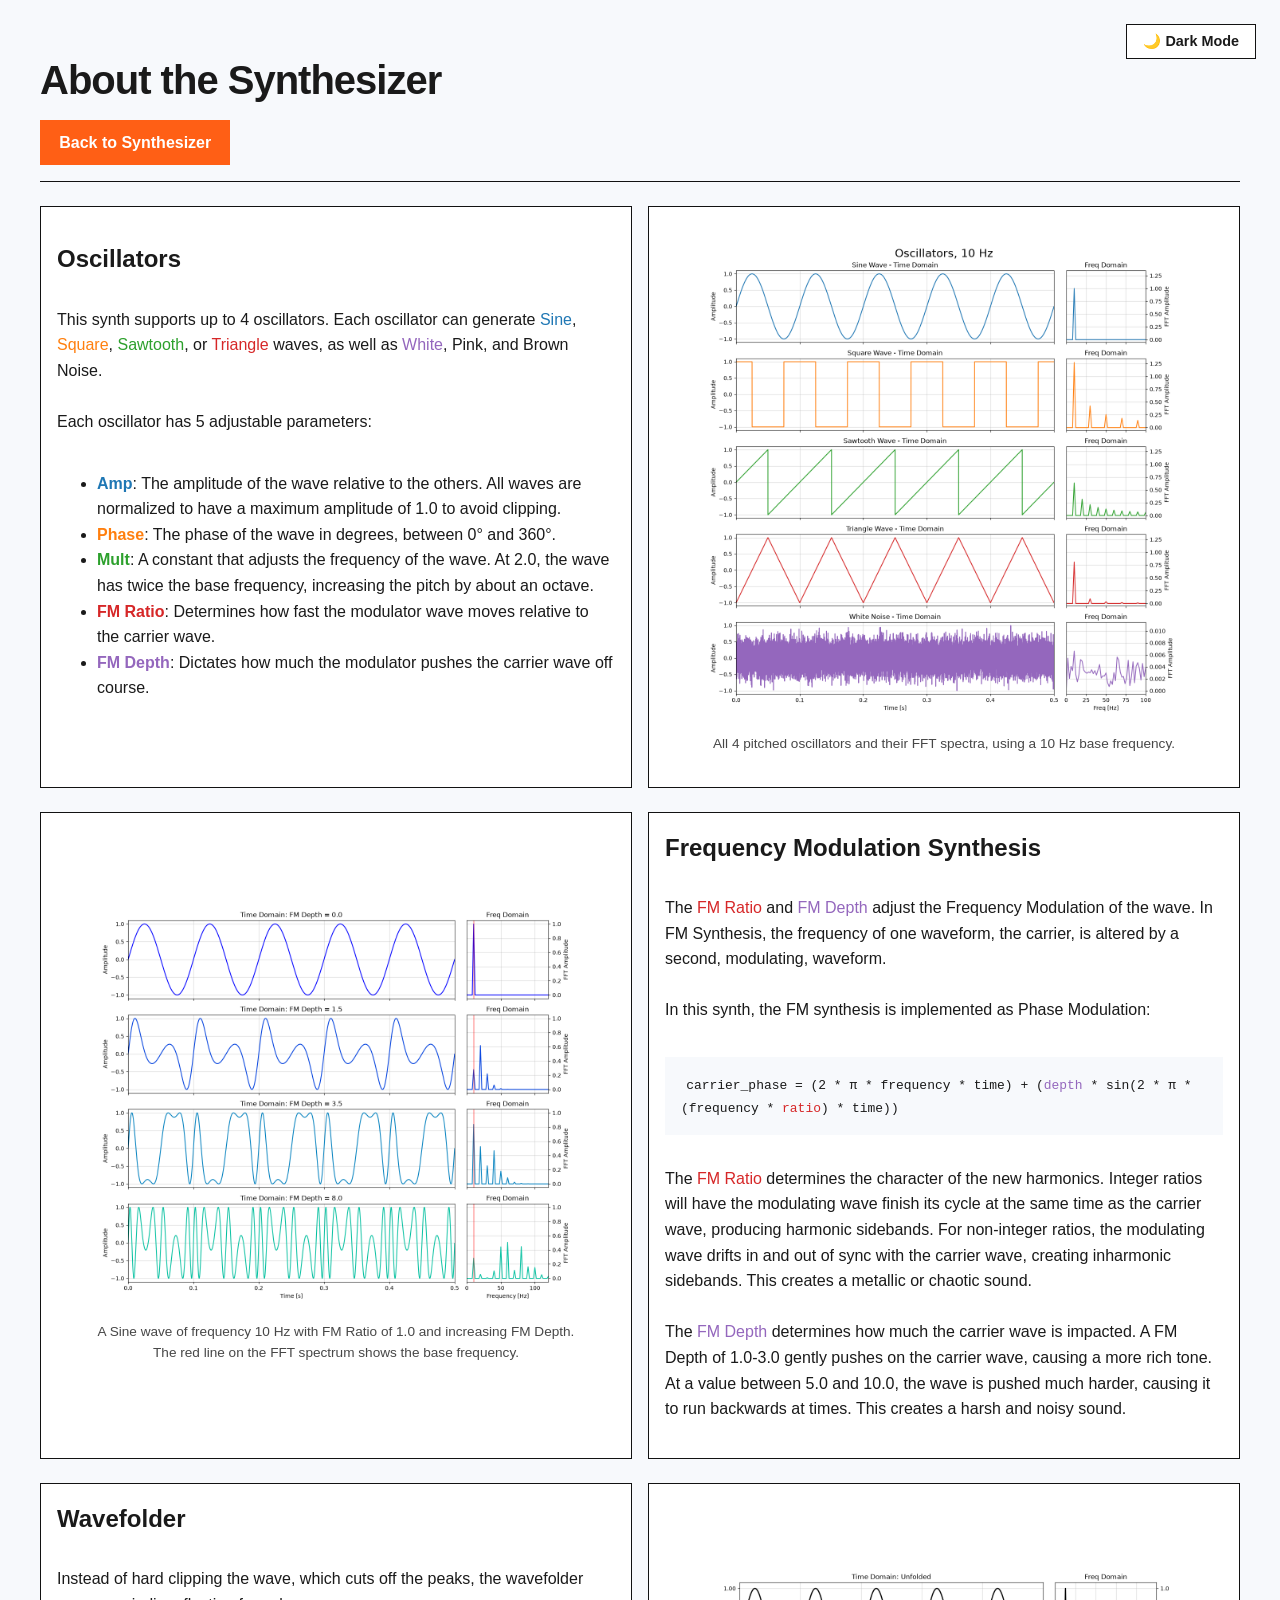
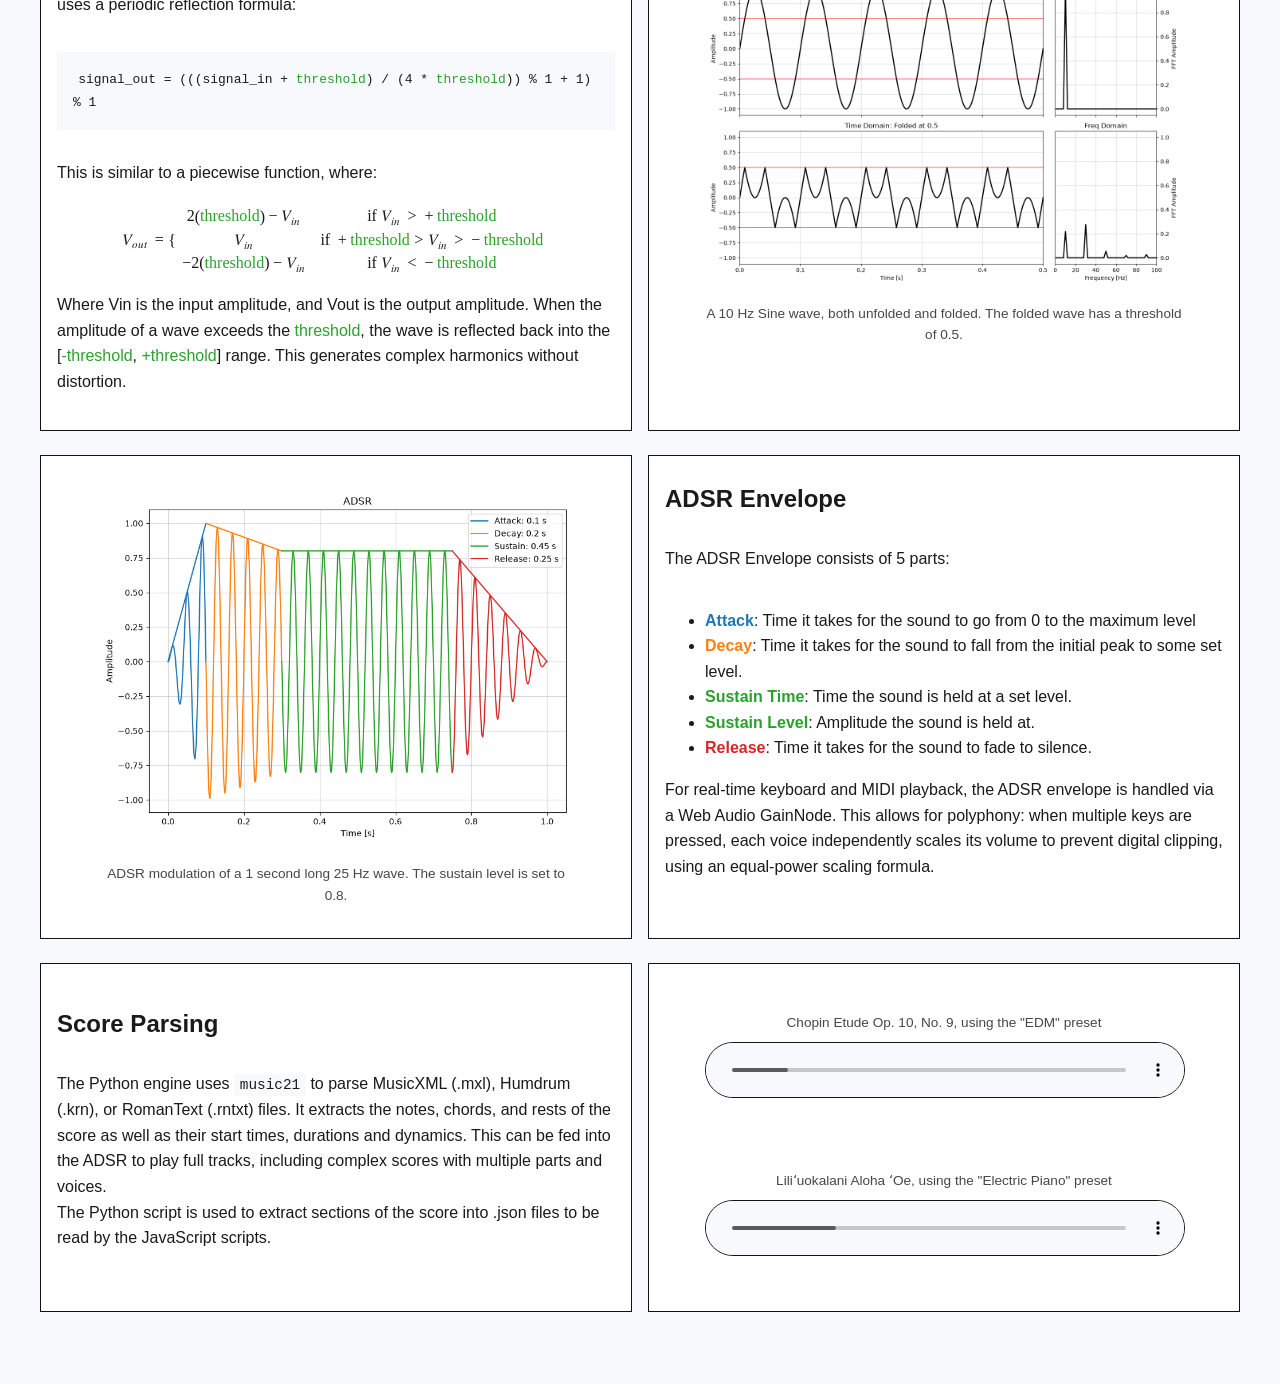
==== about.html @ b99185fd "Adding files" ====
<!DOCTYPE html>
<html lang="en">
<head>
    <meta charset="UTF-8">
    <meta name="viewport" content="width=device-width, initial-scale=1.0">
    <title>About</title>
    <link rel="stylesheet" href="styles.css">
</head>
<body>
    <button id="theme-toggle" class="theme-btn">🌙 Dark Mode</button>

    <h1>About the Synthesizer</h1>
    <div class="header-links">
        <a href="index.html">Back to Synthesizer</a>
    </div>

    <!-- <p>This project bridges a Python-based audio analysis engine with a real-time JavaScript Web Audio interface.</p> -->

    <!-- SECTION 1: OSCILLATORS -->
    <div class="about-grid">
        <div class="about-column text-col">
            <h2>Oscillators</h2>
            <p>
                This synth supports up to 4 oscillators. Each oscillator can generate <span style="color: #1f77b4">Sine</span>, <span style="color: #ff7f0e">Square</span>, <span style="color: #2ca02c">Sawtooth</span>, or <span style="color: #d62728">Triangle</span> waves, as well as <span style="color:#9467bd">White</span>, Pink, and Brown Noise.
                <br><br>Each oscillator has 5 adjustable parameters:
                <ul>
                    <li><strong><span style="color: #1f77b4">Amp</span></strong>: The amplitude of the wave relative to the others. All waves are normalized to have a maximum amplitude of 1.0 to avoid clipping.</li>
                    <li><strong><span style="color: #ff7f0e">Phase</span></strong>: The phase of the wave in degrees, between 0&deg; and 360&deg;.</li>
                    <li><strong><span style="color: #2ca02c">Mult</span></strong>: A constant that adjusts the frequency of the wave. At 2.0, the wave has twice the base frequency, increasing the pitch by about an octave.</li>
                    <li><strong><span style="color: #d62728">FM Ratio</span></strong>: Determines how fast the modulator wave moves relative to the carrier wave.</li>
                    <li><strong><span style="color:#9467bd">FM Depth</span></strong>: Dictates how much the modulator pushes the carrier wave off course.</li>
                </ul>
            </p>
        </div>
        <div class="about-column image-col">
            <figure>
                <img src="images/oscs.png" alt="Possible Oscillators" class="about-img">
                <figcaption>All 4 pitched oscillators and their FFT spectra, using a 10 Hz base frequency.</figcaption>
            </figure>
        </div> 
    </div>

    <!-- SECTION 2: FM SYNTHESIS -->
    <div class="about-grid">
        <div class="about-column image-col">
            <figure>
                <img src="images/fm_idx.png" alt="Adjusting the fm_depth on a sine wave" class="about-img">
                <figcaption>A Sine wave of frequency 10 Hz with FM Ratio of 1.0 and increasing FM Depth. The red line on the FFT spectrum shows the base frequency.</figcaption>
            </figure>
        </div>
        <div class="about-column text-col">
            <h2>Frequency Modulation Synthesis</h2>
            <p>
                The <span style="color: #d62728">FM Ratio</span> and <span style="color:#9467bd">FM Depth</span> adjust the Frequency Modulation of the wave. In FM Synthesis, the frequency of one waveform, the carrier, is altered by a second, modulating, waveform.
                <br><br>In this synth, the FM synthesis is implemented as Phase Modulation:
            </p>
            <pre style="overflow-x: auto;"><code>carrier_phase = (2 * π * frequency * time) + (<span style="color:#9467bd">depth</span> * sin(2 * π * (frequency * <span style="color: #d62728">ratio</span>) * time))</code></pre>
            <p>
                The <span style="color: #d62728">FM Ratio</span> determines the character of the new harmonics. Integer ratios will have the modulating wave finish its cycle at the same time as the carrier wave, producing harmonic sidebands. For non-integer ratios, the modulating wave drifts in and out of sync with the carrier wave, creating inharmonic sidebands. This creates a metallic or chaotic sound.
                <br><br>The <span style="color:#9467bd">FM Depth</span>  determines how much the carrier wave is impacted. A FM Depth of 1.0-3.0 gently pushes on the carrier wave, causing a more rich tone. At a value between 5.0 and 10.0, the wave is pushed much harder, causing it to run backwards at times. This creates a harsh and noisy sound.
            </p>
        </div>
    </div>

    <!-- SECTION 3: WAVEFOLDER -->
    <div class="about-grid">
        <div class="about-column text-col">
            <h2>Wavefolder</h2>
            <p>
                Instead of hard clipping the wave, which cuts off the peaks, the wavefolder uses a periodic reflection formula:
            </p>
            <pre style="overflow-x: auto;"><code>signal_out = (((signal_in + <span style="color: #2ca02c;">threshold</span>) / (4 * <span style="color: #2ca02c;">threshold</span>)) % 1 + 1) % 1</code></pre>
            <p>
                This is similar to a piecewise function, where:
            </p>
            <div style="overflow-x: auto;">
                <math display="block">
                    <msub><mi>V</mi><mrow><mi>o</mi><mi>u</mi><mi>t</mi></mrow></msub>
                    <mo>=</mo>
                    <mrow>
                        <mo>{</mo>
                        <mtable columnalign="left left">
                        <mtr>
                            <mtd>
                            <mn>2</mn><mo>(</mo><mtext mathcolor="#2ca02c">threshold</mtext><mo>)</mo>
                            <mo>−</mo>
                            <msub><mi>V</mi><mrow><mi>i</mi><mi>n</mi></mrow></msub>
                            </mtd>
                            <mtd>
                            <mtext>if&#xA0;</mtext>
                            <msub><mi>V</mi><mrow><mi>i</mi><mi>n</mi></mrow></msub>
                            <mo>&gt;</mo>
                            <mo>+</mo><mtext mathcolor="#2ca02c">threshold</mtext>
                            </mtd>
                        </mtr>
                        <mtr>
                            <mtd>
                            <msub><mi>V</mi><mrow><mi>i</mi><mi>n</mi></mrow></msub>
                            </mtd>
                            <mtd>
                            <mtext>if&#xA0;</mtext>
                            <mo>+</mo><mtext mathcolor="#2ca02c">threshold</mtext>
                            <mo>&gt;</mo>
                            <msub><mi>V</mi><mrow><mi>i</mi><mi>n</mi></mrow></msub>
                            <mo>&gt;</mo>
                            <mo>−</mo><mtext mathcolor="#2ca02c">threshold</mtext>
                            </mtd>
                        </mtr>
                        <mtr>
                            <mtd>
                            <mo>−</mo><mn>2</mn><mo>(</mo><mtext mathcolor="#2ca02c">threshold</mtext><mo>)</mo>
                            <mo>−</mo>
                            <msub><mi>V</mi><mrow><mi>i</mi><mi>n</mi></mrow></msub>
                            </mtd>
                            <mtd>
                            <mtext>if&#xA0;</mtext>
                            <msub><mi>V</mi><mrow><mi>i</mi><mi>n</mi></mrow></msub>
                            <mo>&lt;</mo>
                            <mo>−</mo><mtext mathcolor="#2ca02c">threshold</mtext>
                            </mtd>
                        </mtr>
                        </mtable>
                    </mrow>
                </math>
            </div>
            <p>
                Where Vin is the input amplitude, and Vout is the output amplitude. When the amplitude of a wave exceeds the <span style="color: #2ca02c;">threshold</span>, the wave is reflected back into the [<span style="color: #2ca02c;">-threshold</span>, <span style="color: #2ca02c;">+threshold</span>] range. This generates complex harmonics without distortion.
            </p>
        </div>
        <div class="about-column image-col">
            <figure>
                <img src="images/clip.png" alt="Unfolded and folded wave" class="about-img">
                <figcaption>A 10 Hz Sine wave, both unfolded and folded. The folded wave has a threshold of 0.5.</figcaption>
            </figure>
        </div>
    </div>

    <!-- SECTION 4: ADSR -->
    <div class="about-grid">
        <div class="about-column image-col">
            <figure>
                <img src="images/adsr.png" alt="ADSR modulation" class="about-img">
                <figcaption>ADSR modulation of a 1 second long 25 Hz wave. The sustain level is set to 0.8.</figcaption>
            </figure>
        </div>
        <div class="about-column text-col">
            <h2>ADSR Envelope</h2>
            <p>
                The ADSR Envelope consists of 5 parts:
                <ul>
                    <li><strong><span style="color: #1f77b4">Attack</span></strong>: Time it takes for the sound to go from 0 to the maximum level</li>
                    <li><strong><span style="color: #ff7f0e">Decay</span></strong>: Time it takes for the sound to fall from the initial peak to some set level.</li>
                    <li><strong><span style="color: #2ca02c">Sustain Time</span></strong>: Time the sound is held at a set level.</li>
                    <li><strong><span style="color: #2ca02c">Sustain Level</span></strong>: Amplitude the sound is held at.</li>
                    <li><strong><span style="color: #d62728">Release</span></strong>: Time it takes for the sound to fade to silence.</li>
                </ul>
                For real-time keyboard and MIDI playback, the ADSR envelope is handled via a Web Audio GainNode. This allows for polyphony: when multiple keys are pressed, each voice independently scales its volume to prevent digital clipping, using an equal-power scaling formula.
            </p>
        </div>
    </div>

    <!-- SECTION 5: PRESETS -->
    <div class="about-grid">
        <div class="about-column text-col">
            <h2>Score Parsing</h2>
            <p>
                The Python engine uses <code>music21</code> to parse MusicXML (.mxl), Humdrum (.krn), or RomanText (.rntxt) files. It extracts the notes, chords, and rests of the score as well as their start times, durations and dynamics. This can be fed into the ADSR to play full tracks, including complex scores with multiple parts and voices.  
                <br>The Python script is used to extract sections of the score into .json files to be read by the JavaScript scripts. 
            </p>
        </div>
        <div class="about-column image-col">
            <figure>
                <figcaption>Chopin Etude Op. 10, No. 9, using the "EDM" preset</figcaption>
               <audio controls src="audio/etude-opus-10-no-9-in-f-minor.mp3"></audio>
            </figure>
            <figure>
                <figcaption>Liliʻuokalani Aloha ʻOe, using the "Electric Piano" preset</figcaption>
               <audio controls src="audio/aloha.mp3"></audio>
            </figure>
        </div>
    </div>

    <script>
    const toggleBtn = document.getElementById('theme-toggle');
    
    // 1. Check local storage or system preference
    const savedTheme = localStorage.getItem('theme');
    const systemPrefersDark = window.matchMedia('(prefers-color-scheme: dark)').matches;
    
    // 2. Set initial theme
    if (savedTheme === 'dark' || (!savedTheme && systemPrefersDark)) {
        document.documentElement.setAttribute('data-theme', 'dark');
        toggleBtn.textContent = '☀️ Light Mode';
    } else {
        document.documentElement.setAttribute('data-theme', 'light');
        toggleBtn.textContent = '🌙 Dark Mode';
    }
            // 3. Toggle function
    toggleBtn.addEventListener('click', () => {
        const currentTheme = document.documentElement.getAttribute('data-theme');
        const newTheme = currentTheme === 'dark' ? 'light' : 'dark';
        
        document.documentElement.setAttribute('data-theme', newTheme);
        localStorage.setItem('theme', newTheme);
        
        toggleBtn.textContent = newTheme === 'dark' ? '☀️ Light Mode' : '🌙 Dark Mode';
    });
    </script>

</body>
</html>
---- styles.css ----
:root {
    --bg-color: #f7f9fc;
    --text-main: #1a1a1a;
    --card-bg: #ffffff;
    --accent: #FF5F15;
    --accent-hover: #15B5FF;
    --border-color: #121212;
}

/* Dark Mode Overrides */
[data-theme="dark"] {
    --bg-color: #121212;
    --text-main: #f3f4f6;
    --card-bg: #1e1e1e;
    --accent: #FF5F15;
    --accent-hover: #15B5FF;
    --border-color: #f7f9fc;
}

/* ==========================================================================
   Theme Toggle Button
   ========================================================================== */
.theme-btn {
    position: fixed;
    top: 1.5rem;
    right: 1.5rem;
    background-color: var(--card-bg);
    color: var(--text-main);
    border: 1px solid var(--border-color);
    padding: 0.5rem 1rem;
    font-family: inherit;
    font-size: 0.9rem;
    font-weight: 600;
    cursor: pointer;
    /* box-shadow: var(--shadow); */
    transition: all 0.2s ease;
    z-index: 1000;
}

.theme-btn:hover {
    /* transform: translateY(-2px); */
    border-color: var(--accent);
    color: var(--accent);
}

@media (max-width: 600px) {
    .theme-btn {
        top: 1rem;
        right: 1rem;
        padding: 0.4rem 0.8rem;
        font-size: 0.8rem;
    }
}

/* Oscillator Grid */
#oscillators {
    display: flex;
    flex-direction: row;
    gap: 1rem;
    margin-bottom: 1rem;
}

.osc-row {
    display: flex;
    flex-wrap: wrap;
    gap: 1rem;
    align-items: center;
    padding: 1rem;
    background: var(--card-bg);
    border: 1px solid var(--border-color);
    transition: opacity 0.2s ease;
}

/* .osc-row label {
    display: flex;
    flex-direction: column;
    font-size: 0.8rem;
    font-weight: 600;
    color: var(--text-muted);
    flex: 1;
    min-width: 80px;
} */

/* Align the text on the left and the output number on the right */
.osc-row label span {
    display: flex;
    justify-content: space-between;
    margin-bottom: 4px;
}

.osc-row label output,
.controls output {
    color: var(--accent);
    font-family: monospace;
    font-weight: 600;
}

.osc-row.disabled {
    opacity: 0.4;
}

.osc-row.disabled label,
.osc-row.disabled select {
    pointer-events: none;
}

.osc-row label {
    display: flex;
    flex-direction: column;
    font-size: 0.8rem;
    font-weight: 600;
    color: var(--text-main);
    flex: 1;
    min-width: 80px;
}
.osc-row input[type="range"],
.controls input[type="range"] {
    accent-color: var(--accent);
    width: 100%;
    margin-top: 4px;
}

input[type="range"]:disabled {
    opacity: 0.3;
    cursor: not-allowed;
}


/* .osc-row input[type="range"] {
    accent-color: var(--accent);
    width: 100%;
    margin-top: 4px;
} */

.osc-row select {
    padding: 0.4rem;
    border-radius: 4px;
    border: 1px solid var(--border-color);
    background: var(--bg-color);
    color: var(--text-main);
    font-weight: 600;
}

.toggle-btn {
    padding: 0.4rem 0.8rem;
    border-radius: 4px;
    border: none;
    background: var(--accent);
    color: white;
    font-weight: bold;
    cursor: pointer;
    width: 50px;
}

.osc-row.disabled .toggle-btn {
    background: #888;
}

input[type="range"]:disabled {
    opacity: 0.3;
    cursor: not-allowed;
}

.controls label {
    display: flex;
    align-items: center;
    gap: 0.5rem;
    font-size: 0.85rem;
    font-weight: 600;
    color: var(--text-main);
}

/* .keyboard { display: flex; gap: 4px; margin: 1rem 0; user-select: none; }
.key {
    width: 44px; height: 140px; background: #fff; border: 1px solid #ccc;
    border-radius: 0 0 6px 6px; cursor: pointer;
    display: flex; align-items: flex-end; justify-content: center;
    padding-bottom: 8px; font-size: 0.75rem; color: #555;
    transition: background 0.05s;
}

.key.black { background: #222; color: #eee; height: 90px; margin: 0 -22px; z-index: 2; } */

/* Keep the keyboard on one single line */
.keyboard { 
    display: flex; 
    flex-wrap: nowrap; /* Forces it to stay on one line */
    gap: 4px; 
    margin: 1rem 0; 
    user-select: none; 
}

.key {
    width: 38px; /* Reduced from 44px so it fits the column */
    height: 140px; 
    background: #fff; 
    border: 1px solid #ccc;
    border-radius: 0 0 6px 6px; 
    cursor: pointer;
    display: flex; 
    align-items: flex-end; 
    justify-content: center;
    padding-bottom: 8px; 
    font-size: 0.75rem; 
    color: #555;
    transition: background 0.05s;
}

/* Adjust the black keys to match the new width */
.key.black { 
    background: #222; 
    color: #eee; 
    height: 90px; 
    width: 38px; 
    margin: 0 -19px; /* Half of the width */
    z-index: 2; 
}

/* Make the keyboard container scrollable if it still overflows on tiny screens */
.synth-visuals {
    overflow-x: auto;
}

.key:active, .key.playing { background: #60a5fa; color: #fff; }
.controls { display: grid; grid-template-columns: 120px 1fr 50px; 
    background: var(--card-bg);
    gap: 0.5rem 1rem; 
    align-items: center; 
    margin: 1rem 0; 
    padding: 1rem;
    border: 1px solid var(--border-color)
}

.controls output { text-align: right; font-family: monospace; }
.visualizer-container {
    display: flex;
    flex-wrap: wrap;
    gap: 2rem;
    align-items: center;
    margin: 1rem 0;
}

.keyboard-wrapper { 
    flex: 1; 
    min-width: 300px; 
    display: flex;
    justify-content: center;
}

.plot-wrapper { 
    flex: 1; 
    min-width: 300px; 
    display: flex;
    flex-direction: column;
    align-items: center;
}

#play-score {
    min-width: 170px;
    text-align: center;
    padding: 0.5rem 1rem;
    cursor: pointer;
    font-weight: bold;
}

canvas {
    display: block;  
    margin: 0 auto; 
    width: 100%; 
    max-width: 400px;
    height: auto;
    background: var(--card-bg);
    border: 1px solid var(--border-color);
}

body {
    font-family: Trebuchet MS, Helvetica, sans-serif;
    background-color: var(--bg-color);
    color: var(--text-main);
    line-height: 1.6;
    max-width: 1200px;
    margin: 0 auto;
    padding: 3rem 1.5rem;
    transition: background-color 0.3s ease, color 0.3s ease;
}

h1 {
    font-size: 2.5rem;
    font-weight: 800;
    letter-spacing: -0.025em;
    margin-top: 0;
    margin-bottom: 0.5rem;
    color: var(--text-main);
}

h2 {
    font-size: 1.5rem;
    font-weight: 600;
    margin-top: 0;
    margin-bottom: 0.75rem;
    color: var(--text-main);
}

p {
    color: var(--text-main);
    margin-bottom: 1.25rem;
}

.header-links {
    margin-bottom: 1rem;
    padding-bottom: 1rem;
    border-bottom: 1px solid var(--border-color);
}

.header-links p {
    font-size: 1.1rem;
    max-width: 70ch;
}

.header-links a {
    display: inline-flex;
    padding: 0.6rem 1.2rem;
    background: var(--accent); color: white; text-decoration: none;
    /* border-radius: 6px;  */
    font-weight: 600;
    align-items: center;
    /* color: var(--accent); */
    /* text-decoration: none; */
    /* font-weight: 500; */
    font-size: 1rem;
    transition: color 0.2s ease;
}

.header-links a:hover {
    /* color: var(--accent-hover); */
    text-decoration: underline;
}

.audio-card {
    padding: 0.5rem;
    background-color: var(--card-bg);
    margin-bottom: 0.5rem;
}


audio {
    width: 100%;
    margin-top: 0.5rem;
    margin-bottom: 1rem;
    border: 1px solid var(--border-color);
    border-radius: 30px;
}

audio::-webkit-media-controls-panel {
    background-color: #f7f9fc;
}

.audio-card img {
    display: block;
    width: 80%;
    height: auto;
    /* border-radius: 8px; */
    border: 1px solid var(--border-color);
    background-color: #fff;
    margin-top: 0.5rem;
    margin: 0.5rem auto 0;
}

pre, code {
    font-family: ui-monospace, SFMono-Regular, Menlo, Monaco, Consolas, monospace;
    background-color: var(--bg-color);
    font-size: 0.9em;
}

code {
    padding: 0.2em 0.4em;
}

pre {
    padding: 1rem;
    overflow-x: auto;
}

@media (max-width: 600px) {
    body {
        padding: 1.5rem 1rem;
    }
    
    h1 {
        font-size: 2rem;
    }
    
    .audio-card {
        padding: 1.25rem;
    }
}

/* ==========================================================================
   Two-Column Synth Layout
   ========================================================================== */
.synth-layout {
    display: grid;
    grid-template-columns: 1fr 1fr;
    gap: 2rem;
    align-items: start;
    margin-top: 2rem;
}

.synth-controls {
    display: flex;
    flex-direction: column;
}

/* Make the visualizer stick to the top when scrolling through controls */
.synth-visuals {
    position: sticky;
    top: 2rem;
    background: var(--bg-color);
    padding-bottom: 1rem;
}

/* Make oscillators stack vertically in the left column instead of horizontally */
#oscillators {
    flex-direction: column; 
}

/* Adjust the keyboard to fit the right column */
.synth-visuals .keyboard {
    display: flex;
    justify-content: center;
    flex-wrap: wrap; /* allows wrapping if the screen is narrow */
}

/* Responsive: Stack columns on small screens */
@media (max-width: 850px) {
    .synth-layout {
        grid-template-columns: 1fr;
    }
    .synth-visuals {
        position: static; /* remove sticky on mobile */
        order: -1; /* Optional: puts the visuals at the top on mobile */
        margin-bottom: 2rem;
    }
}

/* ==========================================================================
   About Page Layout
   ========================================================================== */
.about-grid {
    display: grid;
    grid-template-columns: 1fr 1fr;
    gap: 1rem;
    margin-top: 1.5rem;
    margin-bottom: 1.5rem;
    align-items: stretch; /* Makes both columns the same height */
}

.about-column {
    background-color: var(--card-bg);
    border: 1px solid var(--border-color);
    padding: 1rem;
    /* border-radius: 8px; Optional: makes the cards look softer */
    box-sizing: border-box; /* Ensures padding doesn't break the width */
    height: 100%; /* Stretches the background to match the tallest column */
    display: flex;
    flex-direction: column;
    justify-content: center; /* Centers content vertically if one side is shorter */
}

.about-column h2 {
    margin-top: 0;
}

/* Make images responsive and centered */
.about-img {
    width: 100%;
    max-width: 500px;
    height: auto;
    display: block;
    margin: 0 auto;
    /* border: 1px solid var(--border-color); */
    background-color: #fff; /* Keeps plots visible in dark mode */
}

figcaption {
    font-size: 0.85rem;
    text-align: center;
    margin-top: 1rem;
    color: var(--text-main);
    opacity: 0.8;
}

/* Ensure code blocks don't overflow the columns */
pre {
    white-space: pre-wrap;
    word-wrap: break-word;
}

/* ==========================================================================
   About Page Responsive (Mobile Stacking)
   ========================================================================== */
@media (max-width: 768px) {
    .about-grid {
        grid-template-columns: 1fr; /* Stacks into a single column */
    }
    
    .about-column {
        padding: 1.5rem;
    }

    /* Force text to the top and images to the bottom */
    .about-grid .text-col {
        order: 1;
    }
    .about-grid .image-col {
        order: 2;
    }
}
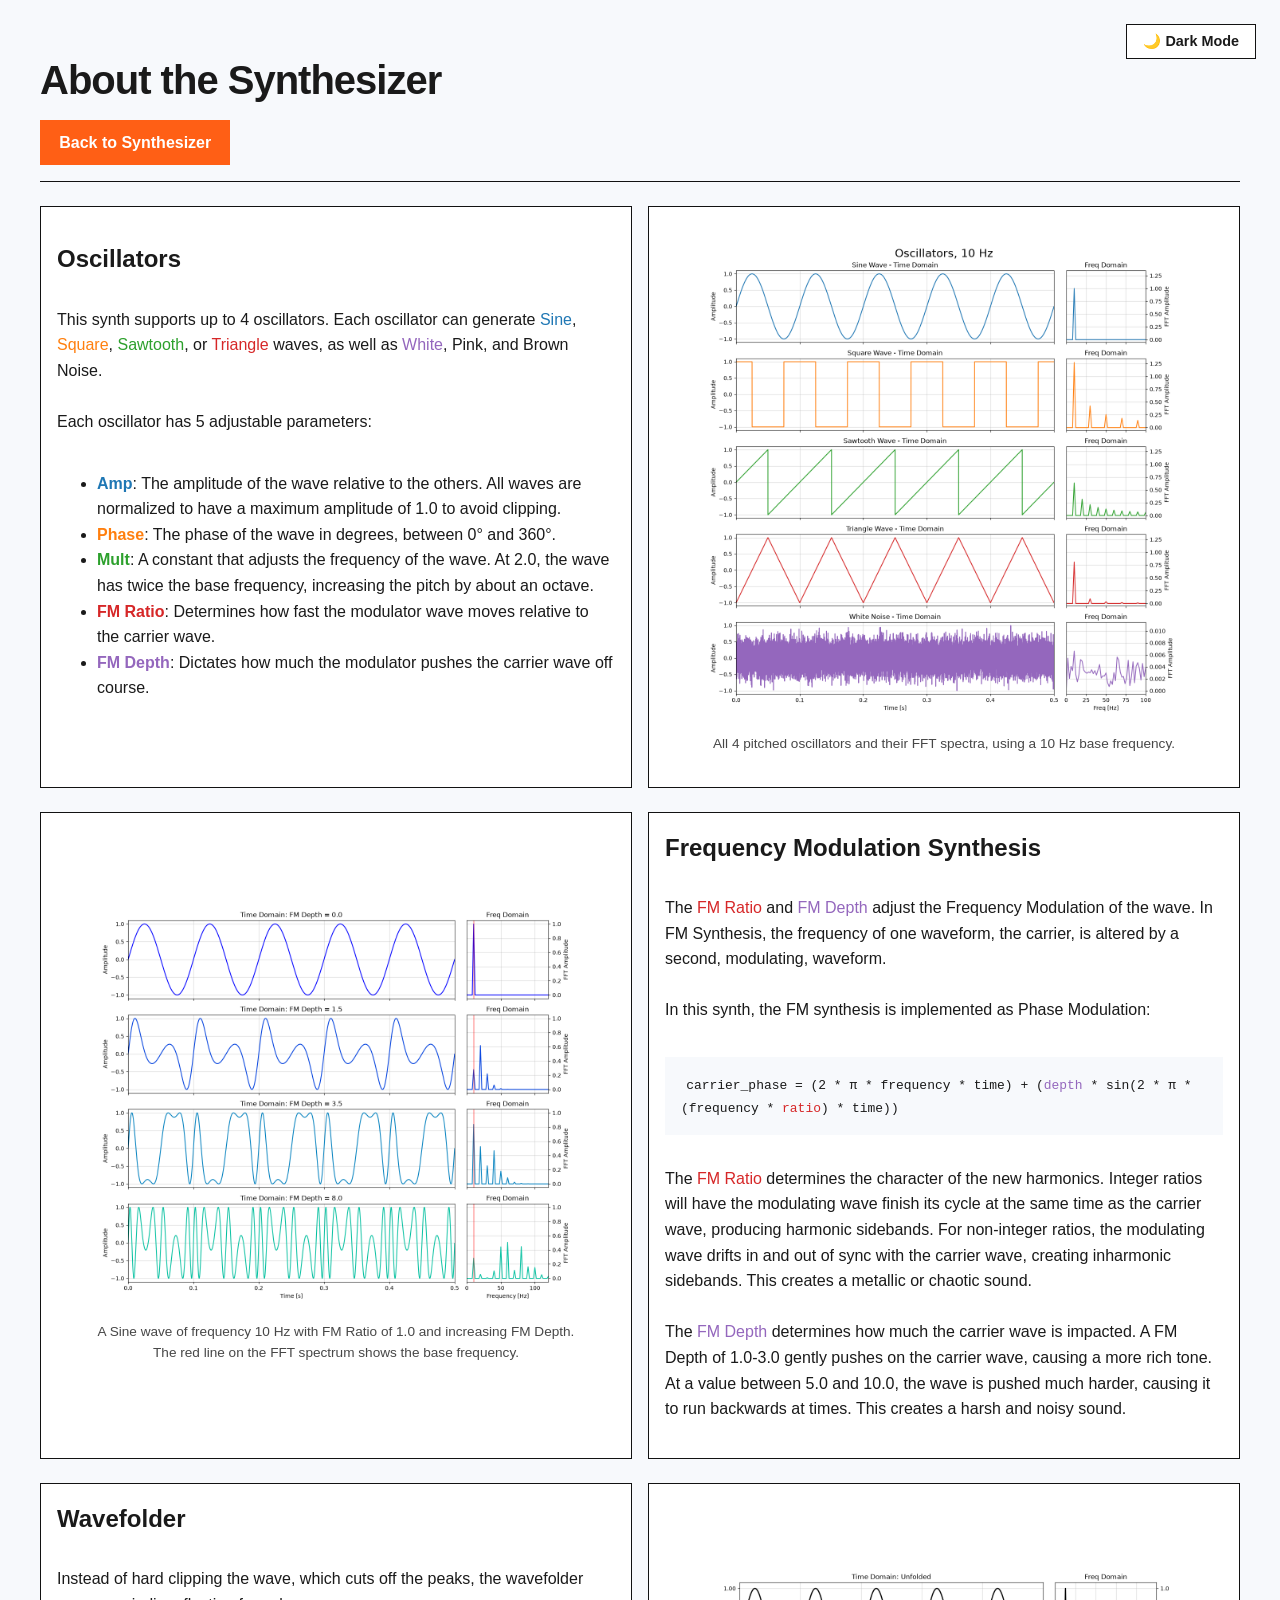
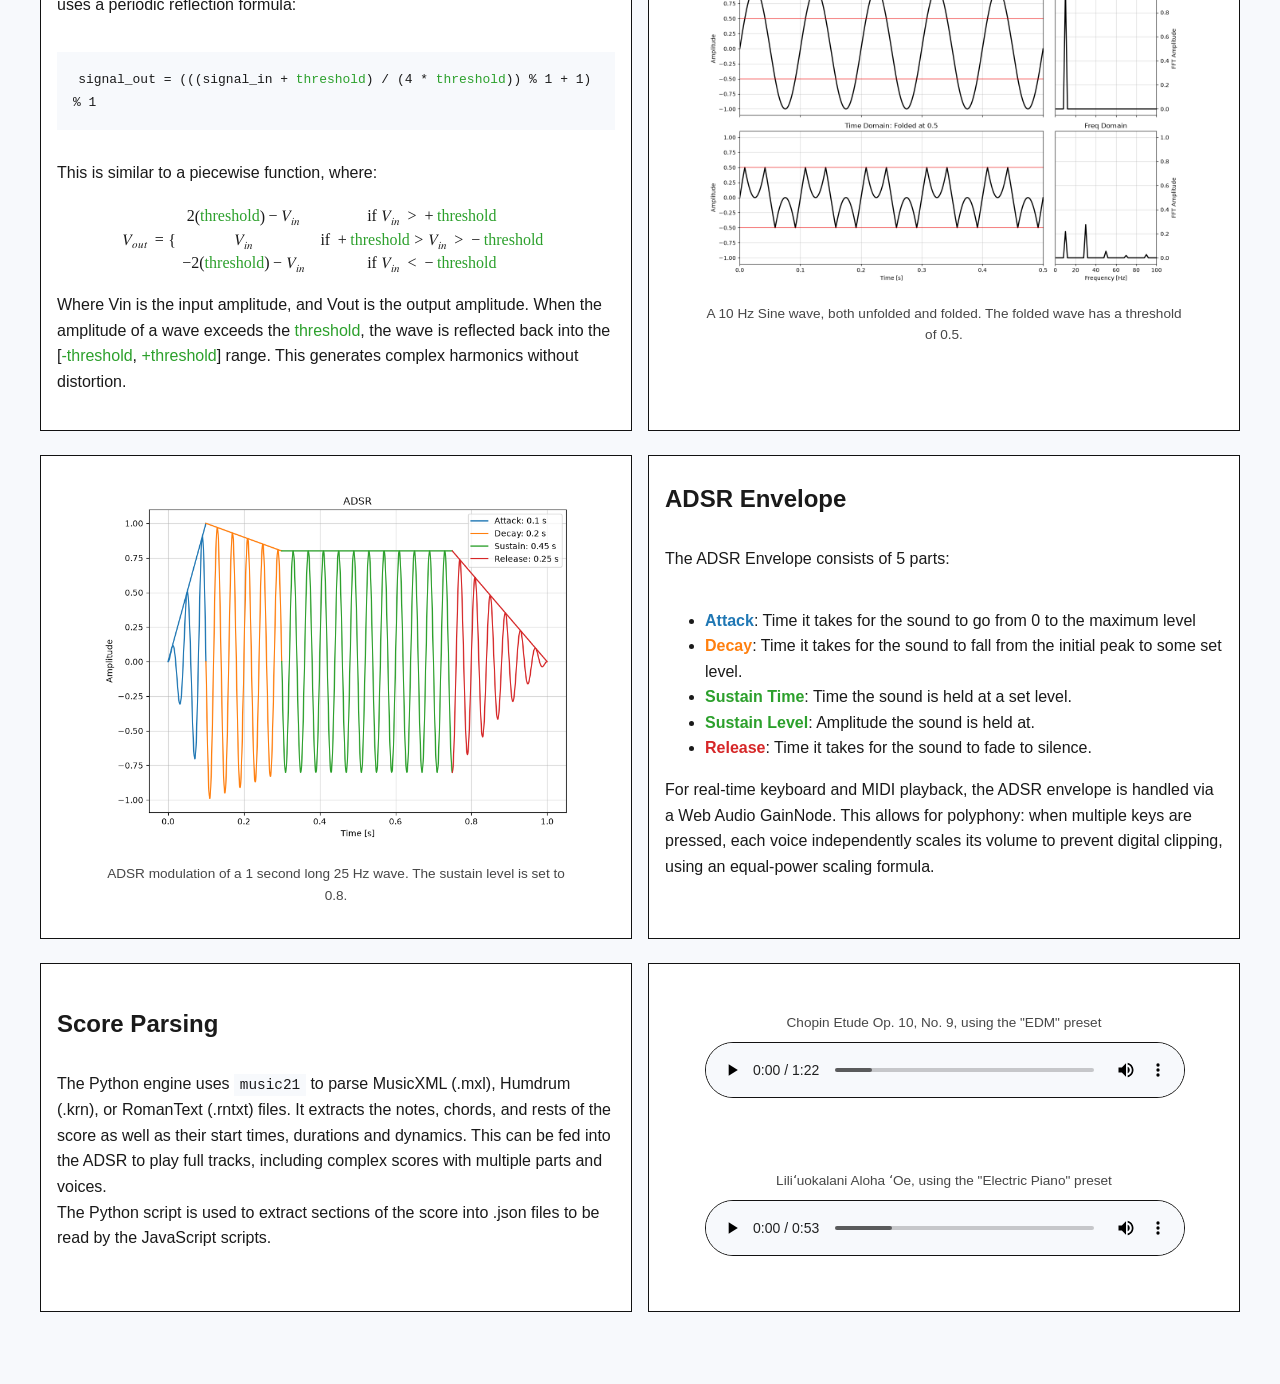
==== commit f8bff98e: "Cleaning up" ====
--- a/about.html
+++ b/about.html
@@ -14,8 +14,6 @@
         <a href="index.html">Back to Synthesizer</a>
     </div>
 
-    <!-- <p>This project bridges a Python-based audio analysis engine with a real-time JavaScript Web Audio interface.</p> -->
-
     <!-- SECTION 1: OSCILLATORS -->
     <div class="about-grid">
         <div class="about-column text-col">
@@ -159,7 +157,7 @@
         </div>
     </div>
 
-    <!-- SECTION 5: PRESETS -->
+    <!-- SECTION 5: READ SCORE -->
     <div class="about-grid">
         <div class="about-column text-col">
             <h2>Score Parsing</h2>
@@ -183,11 +181,9 @@
     <script>
     const toggleBtn = document.getElementById('theme-toggle');
     
-    // 1. Check local storage or system preference
     const savedTheme = localStorage.getItem('theme');
     const systemPrefersDark = window.matchMedia('(prefers-color-scheme: dark)').matches;
     
-    // 2. Set initial theme
     if (savedTheme === 'dark' || (!savedTheme && systemPrefersDark)) {
         document.documentElement.setAttribute('data-theme', 'dark');
         toggleBtn.textContent = '☀️ Light Mode';
@@ -195,7 +191,7 @@
         document.documentElement.setAttribute('data-theme', 'light');
         toggleBtn.textContent = '🌙 Dark Mode';
     }
-            // 3. Toggle function
+  
     toggleBtn.addEventListener('click', () => {
         const currentTheme = document.documentElement.getAttribute('data-theme');
         const newTheme = currentTheme === 'dark' ? 'light' : 'dark';
--- a/styles.css
+++ b/styles.css
@@ -3,7 +3,6 @@
     --text-main: #1a1a1a;
     --card-bg: #ffffff;
     --accent: #FF5F15;
-    --accent-hover: #15B5FF;
     --border-color: #121212;
 }
 
@@ -13,7 +12,6 @@
     --text-main: #f3f4f6;
     --card-bg: #1e1e1e;
     --accent: #FF5F15;
-    --accent-hover: #15B5FF;
     --border-color: #f7f9fc;
 }
 
@@ -32,13 +30,11 @@
     font-size: 0.9rem;
     font-weight: 600;
     cursor: pointer;
-    /* box-shadow: var(--shadow); */
     transition: all 0.2s ease;
     z-index: 1000;
 }
 
 .theme-btn:hover {
-    /* transform: translateY(-2px); */
     border-color: var(--accent);
     color: var(--accent);
 }
@@ -71,17 +67,6 @@
     transition: opacity 0.2s ease;
 }
 
-/* .osc-row label {
-    display: flex;
-    flex-direction: column;
-    font-size: 0.8rem;
-    font-weight: 600;
-    color: var(--text-muted);
-    flex: 1;
-    min-width: 80px;
-} */
-
-/* Align the text on the left and the output number on the right */
 .osc-row label span {
     display: flex;
     justify-content: space-between;
@@ -124,13 +109,6 @@
     opacity: 0.3;
     cursor: not-allowed;
 }
-
-
-/* .osc-row input[type="range"] {
-    accent-color: var(--accent);
-    width: 100%;
-    margin-top: 4px;
-} */
 
 .osc-row select {
     padding: 0.4rem;
@@ -170,28 +148,16 @@
     color: var(--text-main);
 }
 
-/* .keyboard { display: flex; gap: 4px; margin: 1rem 0; user-select: none; }
-.key {
-    width: 44px; height: 140px; background: #fff; border: 1px solid #ccc;
-    border-radius: 0 0 6px 6px; cursor: pointer;
-    display: flex; align-items: flex-end; justify-content: center;
-    padding-bottom: 8px; font-size: 0.75rem; color: #555;
-    transition: background 0.05s;
-}
-
-.key.black { background: #222; color: #eee; height: 90px; margin: 0 -22px; z-index: 2; } */
-
-/* Keep the keyboard on one single line */
 .keyboard { 
     display: flex; 
-    flex-wrap: nowrap; /* Forces it to stay on one line */
+    flex-wrap: nowrap;
     gap: 4px; 
     margin: 1rem 0; 
     user-select: none; 
 }
 
 .key {
-    width: 38px; /* Reduced from 44px so it fits the column */
+    width: 38px;
     height: 140px; 
     background: #fff; 
     border: 1px solid #ccc;
@@ -206,17 +172,15 @@
     transition: background 0.05s;
 }
 
-/* Adjust the black keys to match the new width */
 .key.black { 
     background: #222; 
     color: #eee; 
     height: 90px; 
     width: 38px; 
-    margin: 0 -19px; /* Half of the width */
+    margin: 0 -19px;
     z-index: 2; 
 }
 
-/* Make the keyboard container scrollable if it still overflows on tiny screens */
 .synth-visuals {
     overflow-x: auto;
 }
@@ -321,27 +285,15 @@
     display: inline-flex;
     padding: 0.6rem 1.2rem;
     background: var(--accent); color: white; text-decoration: none;
-    /* border-radius: 6px;  */
     font-weight: 600;
     align-items: center;
-    /* color: var(--accent); */
-    /* text-decoration: none; */
-    /* font-weight: 500; */
     font-size: 1rem;
     transition: color 0.2s ease;
 }
 
 .header-links a:hover {
-    /* color: var(--accent-hover); */
     text-decoration: underline;
 }
-
-.audio-card {
-    padding: 0.5rem;
-    background-color: var(--card-bg);
-    margin-bottom: 0.5rem;
-}
-
 
 audio {
     width: 100%;
@@ -355,17 +307,6 @@
     background-color: #f7f9fc;
 }
 
-.audio-card img {
-    display: block;
-    width: 80%;
-    height: auto;
-    /* border-radius: 8px; */
-    border: 1px solid var(--border-color);
-    background-color: #fff;
-    margin-top: 0.5rem;
-    margin: 0.5rem auto 0;
-}
-
 pre, code {
     font-family: ui-monospace, SFMono-Regular, Menlo, Monaco, Consolas, monospace;
     background-color: var(--bg-color);
@@ -388,10 +329,6 @@
     
     h1 {
         font-size: 2rem;
-    }
-    
-    .audio-card {
-        padding: 1.25rem;
     }
 }
 
@@ -411,7 +348,6 @@
     flex-direction: column;
 }
 
-/* Make the visualizer stick to the top when scrolling through controls */
 .synth-visuals {
     position: sticky;
     top: 2rem;
@@ -419,26 +355,23 @@
     padding-bottom: 1rem;
 }
 
-/* Make oscillators stack vertically in the left column instead of horizontally */
 #oscillators {
     flex-direction: column; 
 }
 
-/* Adjust the keyboard to fit the right column */
 .synth-visuals .keyboard {
     display: flex;
     justify-content: center;
-    flex-wrap: wrap; /* allows wrapping if the screen is narrow */
-}
-
-/* Responsive: Stack columns on small screens */
+    flex-wrap: wrap;
+}
+
 @media (max-width: 850px) {
     .synth-layout {
         grid-template-columns: 1fr;
     }
     .synth-visuals {
-        position: static; /* remove sticky on mobile */
-        order: -1; /* Optional: puts the visuals at the top on mobile */
+        position: static;
+        order: -1;
         margin-bottom: 2rem;
     }
 }
@@ -452,34 +385,31 @@
     gap: 1rem;
     margin-top: 1.5rem;
     margin-bottom: 1.5rem;
-    align-items: stretch; /* Makes both columns the same height */
+    align-items: stretch;
 }
 
 .about-column {
     background-color: var(--card-bg);
     border: 1px solid var(--border-color);
     padding: 1rem;
-    /* border-radius: 8px; Optional: makes the cards look softer */
-    box-sizing: border-box; /* Ensures padding doesn't break the width */
-    height: 100%; /* Stretches the background to match the tallest column */
+    box-sizing: border-box;
+    height: 100%;
     display: flex;
     flex-direction: column;
-    justify-content: center; /* Centers content vertically if one side is shorter */
+    justify-content: center;
 }
 
 .about-column h2 {
     margin-top: 0;
 }
 
-/* Make images responsive and centered */
 .about-img {
     width: 100%;
     max-width: 500px;
     height: auto;
     display: block;
     margin: 0 auto;
-    /* border: 1px solid var(--border-color); */
-    background-color: #fff; /* Keeps plots visible in dark mode */
+    background-color: #fff;
 }
 
 figcaption {
@@ -490,25 +420,20 @@
     opacity: 0.8;
 }
 
-/* Ensure code blocks don't overflow the columns */
 pre {
     white-space: pre-wrap;
     word-wrap: break-word;
 }
 
-/* ==========================================================================
-   About Page Responsive (Mobile Stacking)
-   ========================================================================== */
 @media (max-width: 768px) {
     .about-grid {
-        grid-template-columns: 1fr; /* Stacks into a single column */
+        grid-template-columns: 1fr;
     }
     
     .about-column {
         padding: 1.5rem;
     }
 
-    /* Force text to the top and images to the bottom */
     .about-grid .text-col {
         order: 1;
     }
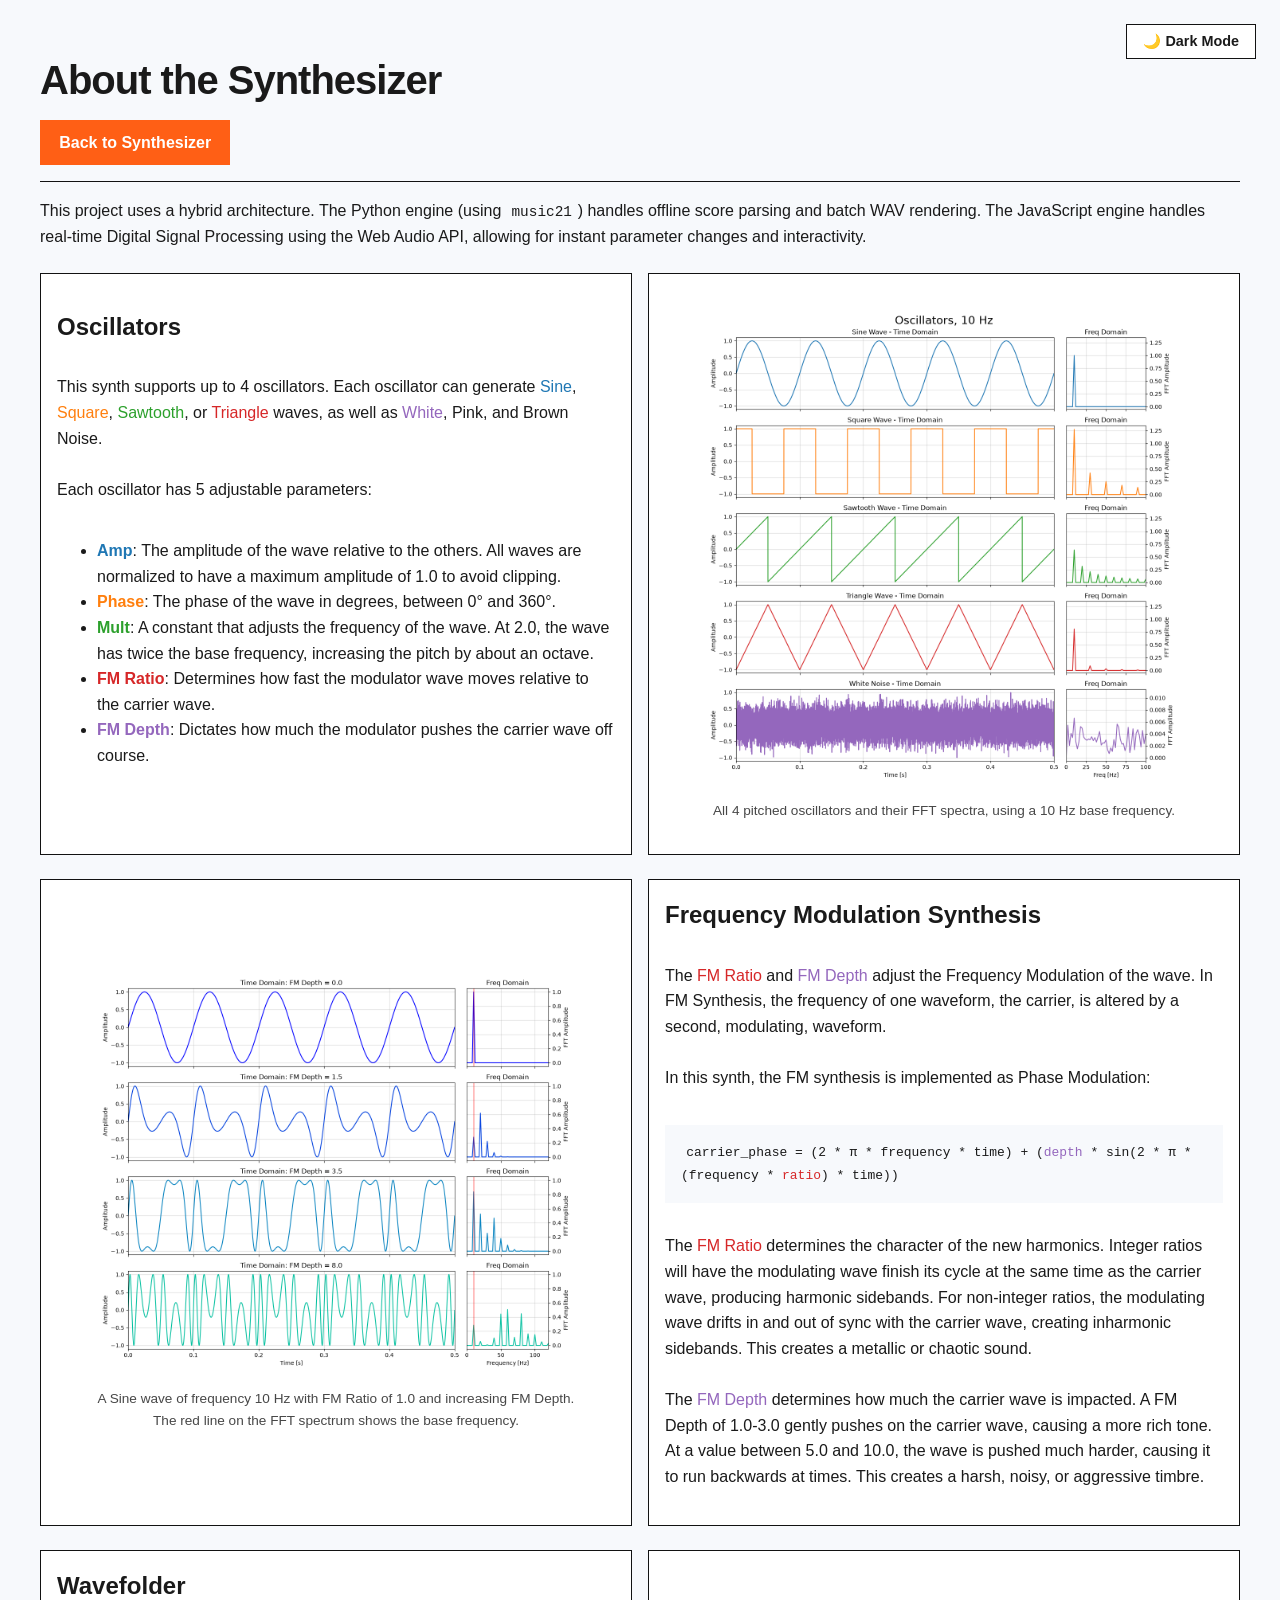
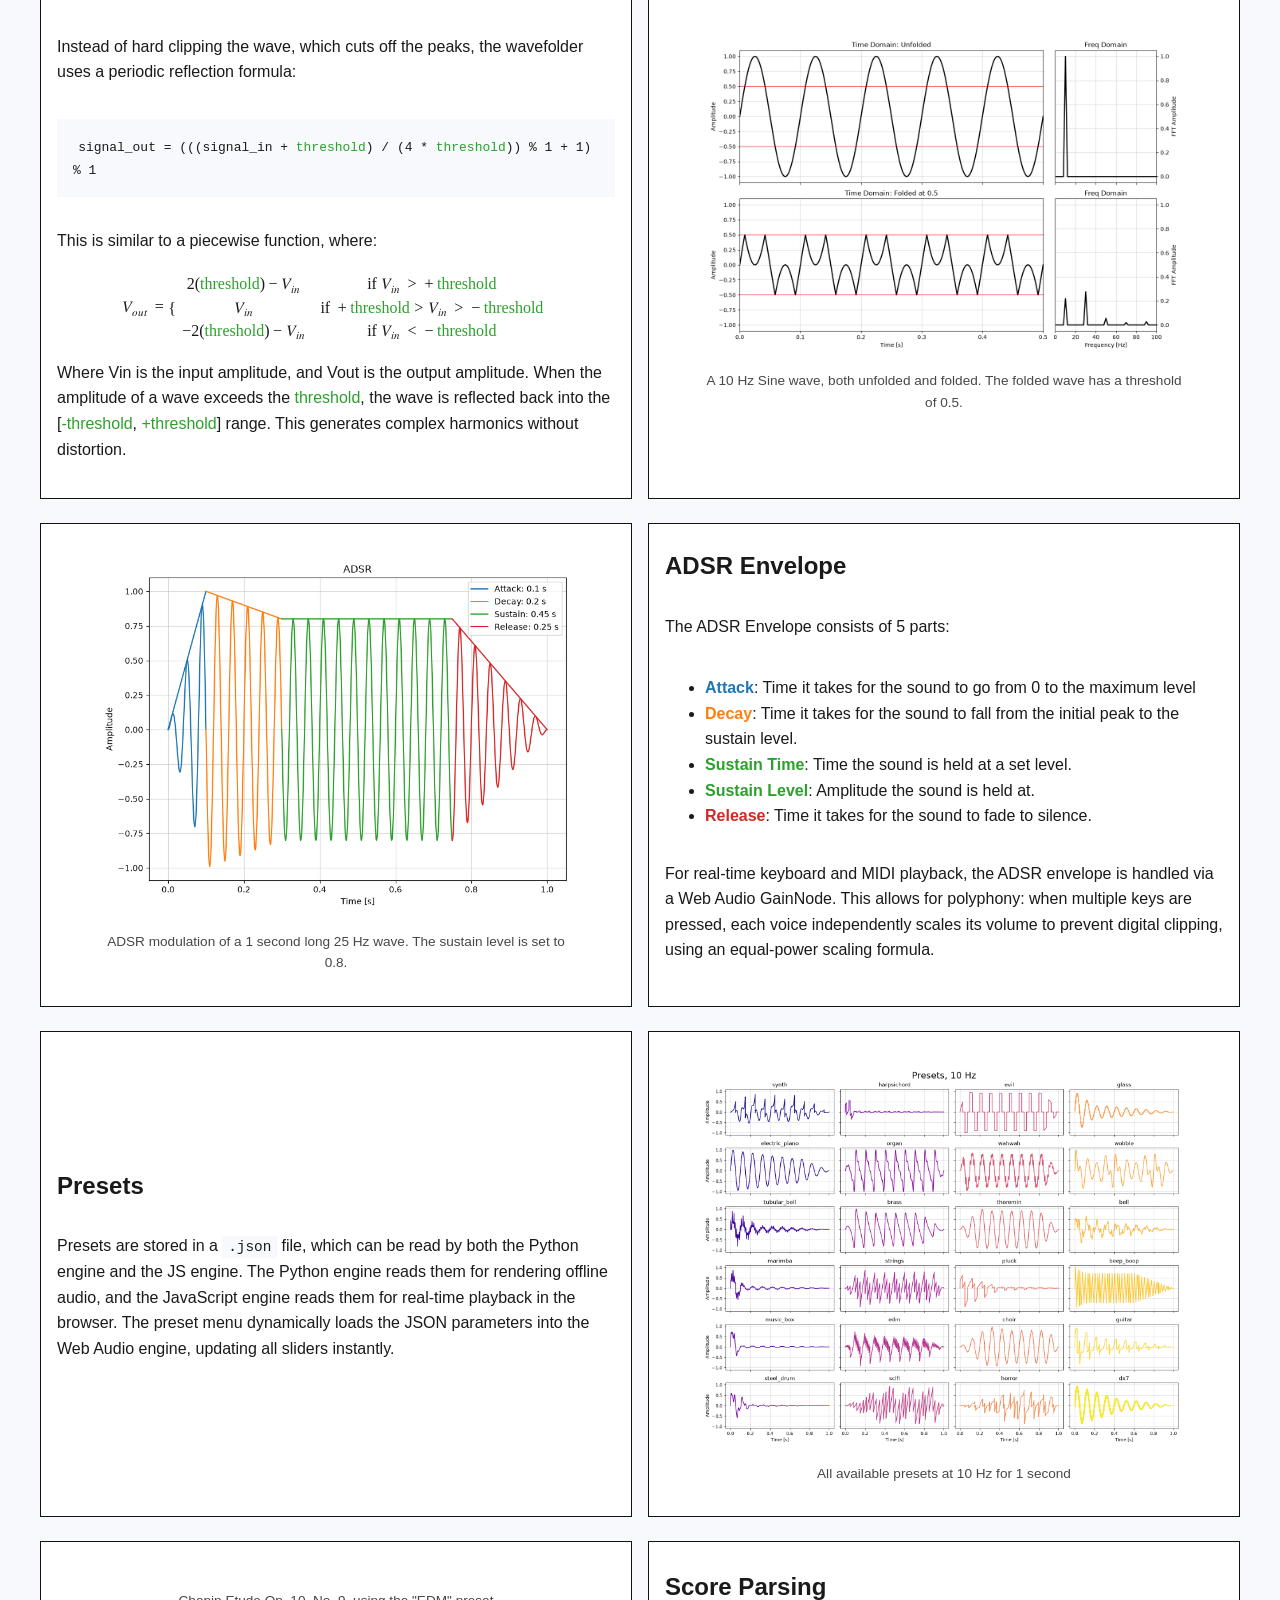
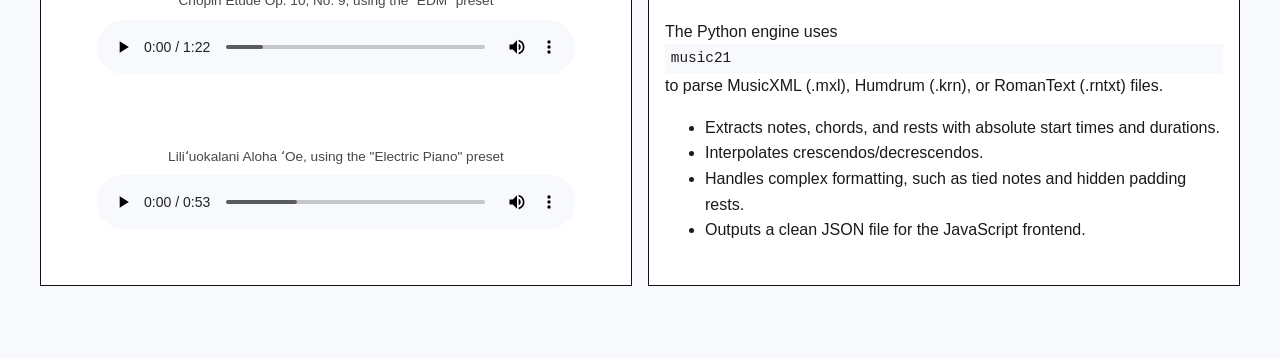
==== commit ee83baf0: "fixed about" ====
--- a/about.html
+++ b/about.html
@@ -14,6 +14,10 @@
         <a href="index.html">Back to Synthesizer</a>
     </div>
 
+    <p>
+        This project uses a hybrid architecture. The Python engine (using <code>music21</code>) handles offline score parsing and batch WAV rendering. The JavaScript engine handles real-time Digital Signal Processing using the Web Audio API, allowing for instant parameter changes and interactivity.
+    </p>
+
     <!-- SECTION 1: OSCILLATORS -->
     <div class="about-grid">
         <div class="about-column text-col">
@@ -55,7 +59,7 @@
             <pre style="overflow-x: auto;"><code>carrier_phase = (2 * π * frequency * time) + (<span style="color:#9467bd">depth</span> * sin(2 * π * (frequency * <span style="color: #d62728">ratio</span>) * time))</code></pre>
             <p>
                 The <span style="color: #d62728">FM Ratio</span> determines the character of the new harmonics. Integer ratios will have the modulating wave finish its cycle at the same time as the carrier wave, producing harmonic sidebands. For non-integer ratios, the modulating wave drifts in and out of sync with the carrier wave, creating inharmonic sidebands. This creates a metallic or chaotic sound.
-                <br><br>The <span style="color:#9467bd">FM Depth</span>  determines how much the carrier wave is impacted. A FM Depth of 1.0-3.0 gently pushes on the carrier wave, causing a more rich tone. At a value between 5.0 and 10.0, the wave is pushed much harder, causing it to run backwards at times. This creates a harsh and noisy sound.
+                <br><br>The <span style="color:#9467bd">FM Depth</span>  determines how much the carrier wave is impacted. A FM Depth of 1.0-3.0 gently pushes on the carrier wave, causing a more rich tone. At a value between 5.0 and 10.0, the wave is pushed much harder, causing it to run backwards at times. This creates a harsh, noisy, or aggressive timbre.
             </p>
         </div>
     </div>
@@ -144,37 +148,58 @@
         <div class="about-column text-col">
             <h2>ADSR Envelope</h2>
             <p>
-                The ADSR Envelope consists of 5 parts:
+                The ADSR Envelope consists of 5 parts:</p>
                 <ul>
                     <li><strong><span style="color: #1f77b4">Attack</span></strong>: Time it takes for the sound to go from 0 to the maximum level</li>
-                    <li><strong><span style="color: #ff7f0e">Decay</span></strong>: Time it takes for the sound to fall from the initial peak to some set level.</li>
+                    <li><strong><span style="color: #ff7f0e">Decay</span></strong>: Time it takes for the sound to fall from the initial peak to the sustain level.</li>
                     <li><strong><span style="color: #2ca02c">Sustain Time</span></strong>: Time the sound is held at a set level.</li>
                     <li><strong><span style="color: #2ca02c">Sustain Level</span></strong>: Amplitude the sound is held at.</li>
                     <li><strong><span style="color: #d62728">Release</span></strong>: Time it takes for the sound to fade to silence.</li>
                 </ul>
-                For real-time keyboard and MIDI playback, the ADSR envelope is handled via a Web Audio GainNode. This allows for polyphony: when multiple keys are pressed, each voice independently scales its volume to prevent digital clipping, using an equal-power scaling formula.
-            </p>
-        </div>
-    </div>
-
-    <!-- SECTION 5: READ SCORE -->
-    <div class="about-grid">
+                <p>For real-time keyboard and MIDI playback, the ADSR envelope is handled via a Web Audio GainNode. This allows for polyphony: when multiple keys are pressed, each voice independently scales its volume to prevent digital clipping, using an equal-power scaling formula.
+            </p>
+        </div>
+    </div>
+
+    <!-- SECTION 5: PRESETS -->
+    <div class="about-grid">
+        <div class="about-column text-col">
+            <h2>Presets</h2>
+            <p>
+                Presets are stored in a <code>.json</code> file, which can be read by both the Python engine and the JS engine. The Python engine reads them for rendering offline audio, and the JavaScript engine reads them for real-time playback in the browser.
+                The preset menu dynamically loads the JSON parameters into the Web Audio engine, updating all sliders instantly.
+            </p>
+        </div>
+        <div class="about-column image-col">
+            <figure>
+                <img src="images/presets.png" alt="Presets" class="about-img">
+                <figcaption>All available presets at 10 Hz for 1 second</figcaption>
+            </figure>
+        </div>
+    </div>
+
+    <!-- SECTION 6: READ SCORE -->
+    <div class="about-grid">
+        <div class="about-column image-col">
+            <figure>
+                <figcaption>Chopin Etude Op. 10, No. 9, using the "EDM" preset</figcaption>
+                <audio controls src="audio/etude-opus-10-no-9-in-f-minor.mp3"></audio>
+            </figure>
+            <figure>
+                <figcaption>Liliʻuokalani Aloha ʻOe, using the "Electric Piano" preset</figcaption>
+                <audio controls src="audio/aloha.mp3"></audio>
+            </figure>
+        </div>
         <div class="about-column text-col">
             <h2>Score Parsing</h2>
-            <p>
-                The Python engine uses <code>music21</code> to parse MusicXML (.mxl), Humdrum (.krn), or RomanText (.rntxt) files. It extracts the notes, chords, and rests of the score as well as their start times, durations and dynamics. This can be fed into the ADSR to play full tracks, including complex scores with multiple parts and voices.  
-                <br>The Python script is used to extract sections of the score into .json files to be read by the JavaScript scripts. 
-            </p>
-        </div>
-        <div class="about-column image-col">
-            <figure>
-                <figcaption>Chopin Etude Op. 10, No. 9, using the "EDM" preset</figcaption>
-               <audio controls src="audio/etude-opus-10-no-9-in-f-minor.mp3"></audio>
-            </figure>
-            <figure>
-                <figcaption>Liliʻuokalani Aloha ʻOe, using the "Electric Piano" preset</figcaption>
-               <audio controls src="audio/aloha.mp3"></audio>
-            </figure>
+            <!-- Removed the <p> tag here so the browser doesn't break the layout -->
+            The Python engine uses <code>music21</code> to parse MusicXML (.mxl), Humdrum (.krn), or RomanText (.rntxt) files. 
+            <ul style="margin-top: 1rem;">
+                <li>Extracts notes, chords, and rests with absolute start times and durations.</li>
+                <li>Interpolates crescendos/decrescendos.</li>
+                <li>Handles complex formatting, such as tied notes and hidden padding rests.</li>
+                <li>Outputs a clean JSON file for the JavaScript frontend.</li>
+            </ul>
         </div>
     </div>
 
--- a/styles.css
+++ b/styles.css
@@ -49,13 +49,6 @@
 }
 
 /* Oscillator Grid */
-#oscillators {
-    display: flex;
-    flex-direction: row;
-    gap: 1rem;
-    margin-bottom: 1rem;
-}
-
 .osc-row {
     display: flex;
     flex-wrap: wrap;
@@ -71,13 +64,6 @@
     display: flex;
     justify-content: space-between;
     margin-bottom: 4px;
-}
-
-.osc-row label output,
-.controls output {
-    color: var(--accent);
-    font-family: monospace;
-    font-weight: 600;
 }
 
 .osc-row.disabled {
@@ -132,11 +118,6 @@
 
 .osc-row.disabled .toggle-btn {
     background: #888;
-}
-
-input[type="range"]:disabled {
-    opacity: 0.3;
-    cursor: not-allowed;
 }
 
 .controls label {
@@ -195,7 +176,26 @@
     border: 1px solid var(--border-color)
 }
 
-.controls output { text-align: right; font-family: monospace; }
+select {
+    padding: 0.4rem;
+    border-radius: 4px;
+    border: 1px solid var(--border-color);
+    background: var(--card-bg);
+    color: var(--text-main);
+    font-family: inherit;
+    font-size: 0.9rem;
+    font-weight: 600;
+    cursor: pointer;
+}
+
+.osc-row label output,
+.controls output {
+    color: var(--accent);
+    font-family: monospace;
+    text-align: right;
+    font-weight: 600;
+}
+
 .visualizer-container {
     display: flex;
     flex-wrap: wrap;
@@ -297,10 +297,9 @@
 
 audio {
     width: 100%;
+    min-height: 40px;
     margin-top: 0.5rem;
     margin-bottom: 1rem;
-    border: 1px solid var(--border-color);
-    border-radius: 30px;
 }
 
 audio::-webkit-media-controls-panel {
@@ -357,23 +356,14 @@
 
 #oscillators {
     flex-direction: column; 
+    gap: 1rem;
+    margin-bottom: 1rem;
 }
 
 .synth-visuals .keyboard {
     display: flex;
     justify-content: center;
-    flex-wrap: wrap;
-}
-
-@media (max-width: 850px) {
-    .synth-layout {
-        grid-template-columns: 1fr;
-    }
-    .synth-visuals {
-        position: static;
-        order: -1;
-        margin-bottom: 2rem;
-    }
+    flex-wrap: nowrap;
 }
 
 /* ==========================================================================
@@ -440,4 +430,67 @@
     .about-grid .image-col {
         order: 2;
     }
-}+}
+
+@media (max-width: 850px) {
+    .keyboard-wrapper {
+        overflow-x: auto;
+        padding-bottom: 1rem;
+        justify-content: flex-start;
+    }
+    .keyboard {
+        margin: 0 auto;
+    }
+}
+
+@media (max-width: 850px) {
+    .synth-layout {
+        grid-template-columns: 1fr;
+    }
+    .synth-visuals {
+        position: static;
+        order: -1;
+        margin-bottom: 2rem;
+    }
+
+    .osc-row {
+        display: grid;
+        grid-template-columns: repeat(6, 1fr);
+        gap: 0.5rem 1rem;
+    }
+
+    .osc-row .toggle-btn {
+        grid-column: span 1;
+        width: 100%;
+        padding: 0.4rem 0;
+    }
+    .osc-row .osc-wave {
+        grid-column: span 2;
+        width: 100%;
+    }
+    .osc-row label:nth-of-type(1) {
+        grid-column: span 3;
+    }
+
+    .osc-row label:nth-of-type(2) {
+        grid-column: span 3;
+    }
+    .osc-row label:nth-of-type(3) {
+        grid-column: span 3;
+    }
+
+    .osc-row label:nth-of-type(4) {
+        grid-column: span 3;
+    }
+    .osc-row label:nth-of-type(5) {
+        grid-column: span 3;
+    }
+
+    .osc-row > div[style*="flex-basis"] {
+        display: none;
+    }
+
+    .osc-row label {
+        min-width: 0;
+    }
+}
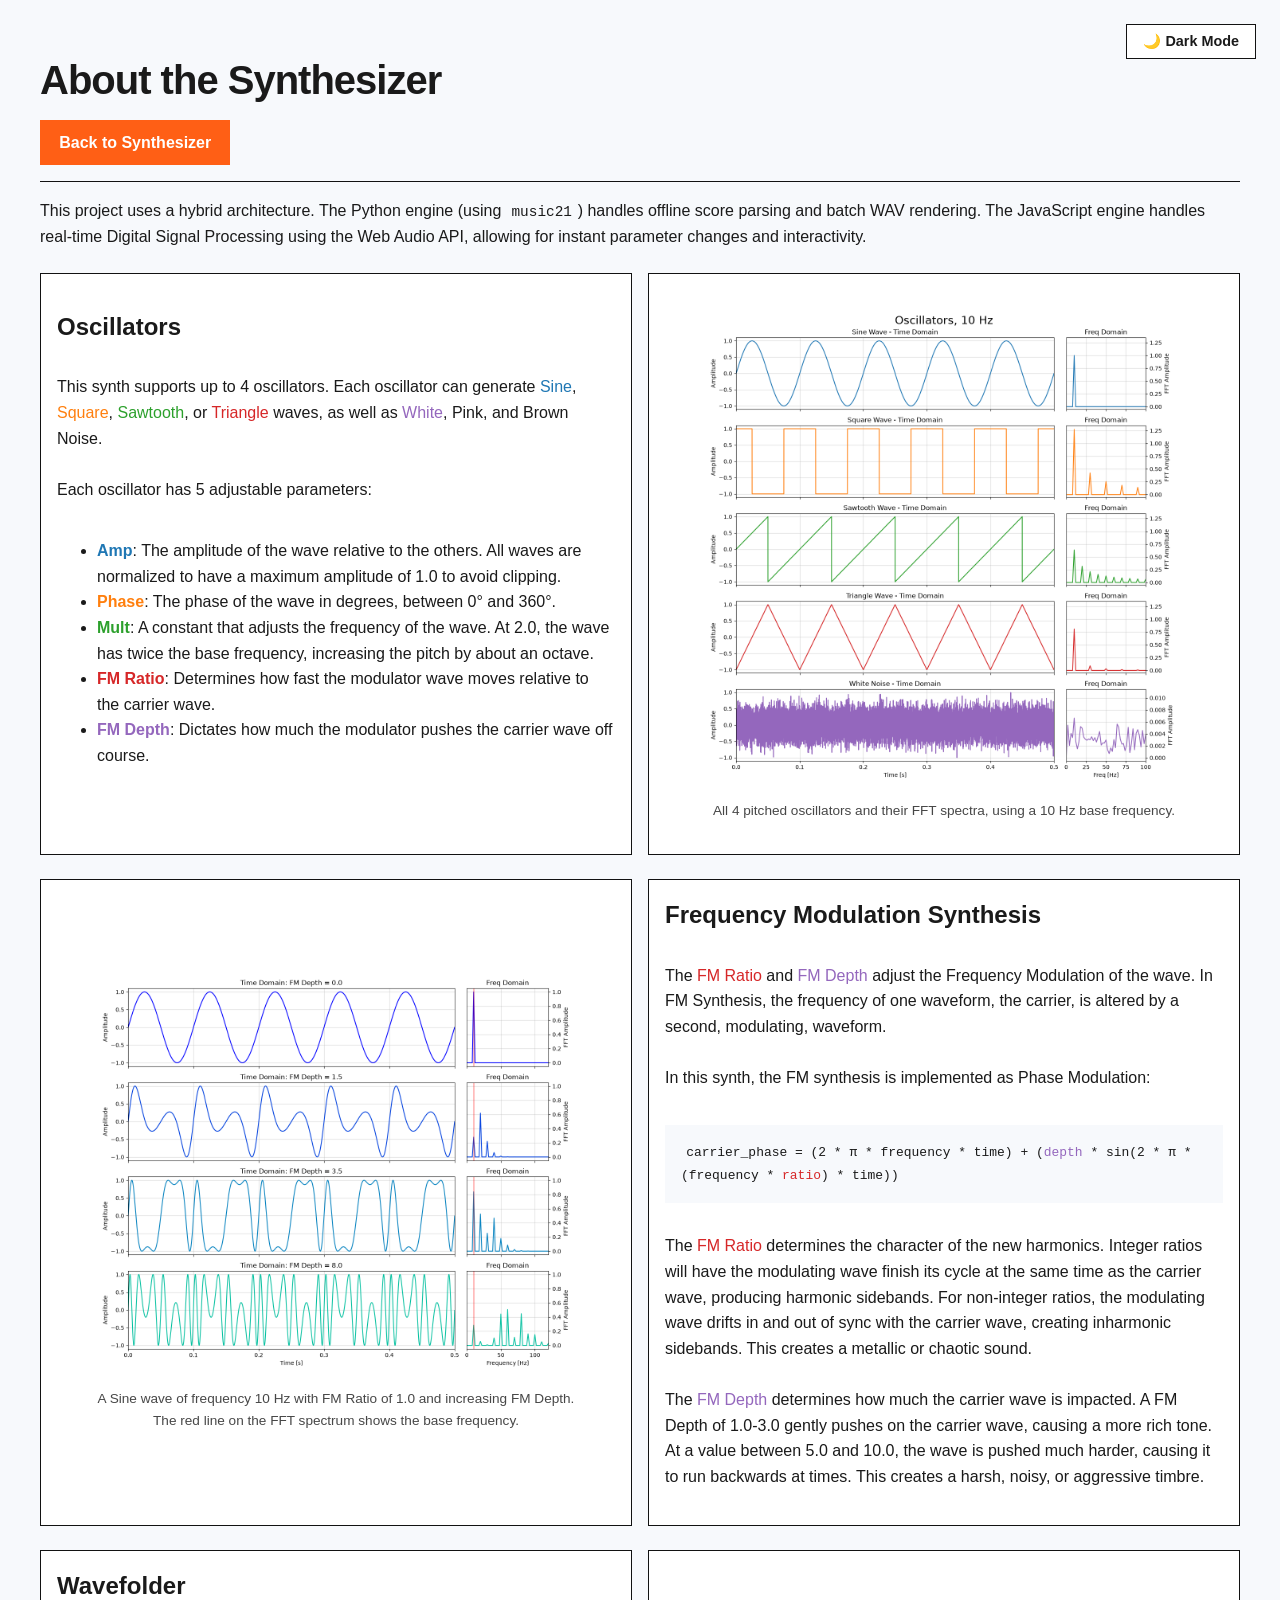
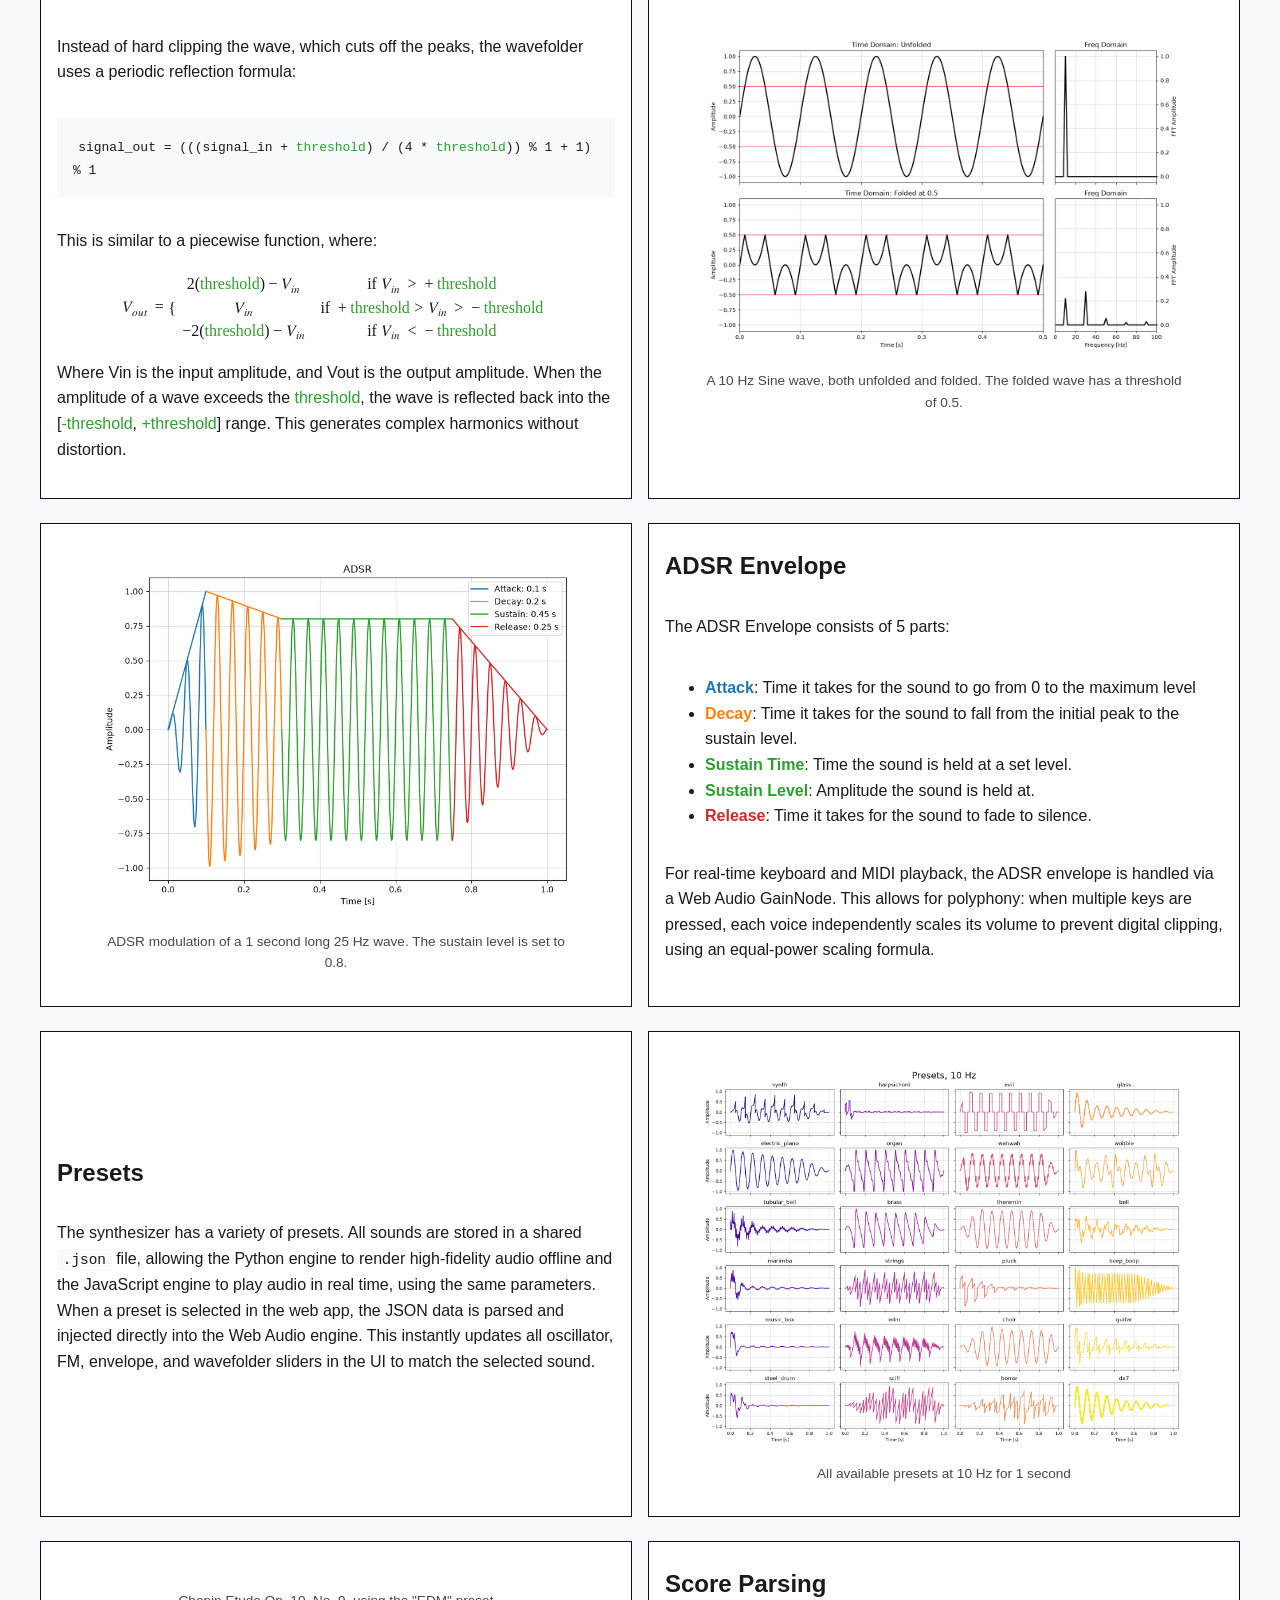
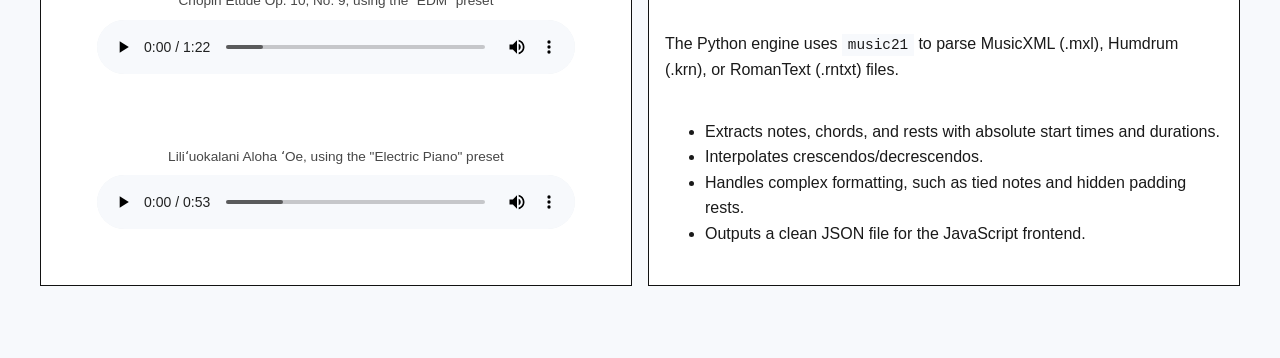
==== commit 137fbfc6: "fixed mobile" ====
--- a/about.html
+++ b/about.html
@@ -166,8 +166,8 @@
         <div class="about-column text-col">
             <h2>Presets</h2>
             <p>
-                Presets are stored in a <code>.json</code> file, which can be read by both the Python engine and the JS engine. The Python engine reads them for rendering offline audio, and the JavaScript engine reads them for real-time playback in the browser.
-                The preset menu dynamically loads the JSON parameters into the Web Audio engine, updating all sliders instantly.
+                The synthesizer has a variety of presets. All sounds are stored in a shared <code>.json</code> file, allowing the Python engine to render high-fidelity audio offline and the JavaScript engine to play audio in real time, using the same parameters.
+                <br> When a preset is selected in the web app, the JSON data is parsed and injected directly into the Web Audio engine. This instantly updates all oscillator, FM, envelope, and wavefolder sliders in the UI to match the selected sound.
             </p>
         </div>
         <div class="about-column image-col">
@@ -192,9 +192,8 @@
         </div>
         <div class="about-column text-col">
             <h2>Score Parsing</h2>
-            <!-- Removed the <p> tag here so the browser doesn't break the layout -->
-            The Python engine uses <code>music21</code> to parse MusicXML (.mxl), Humdrum (.krn), or RomanText (.rntxt) files. 
-            <ul style="margin-top: 1rem;">
+            <p>The Python engine uses <code>music21</code> to parse MusicXML (.mxl), Humdrum (.krn), or RomanText (.rntxt) files.</p> 
+            <ul>
                 <li>Extracts notes, chords, and rests with absolute start times and durations.</li>
                 <li>Interpolates crescendos/decrescendos.</li>
                 <li>Handles complex formatting, such as tied notes and hidden padding rests.</li>
